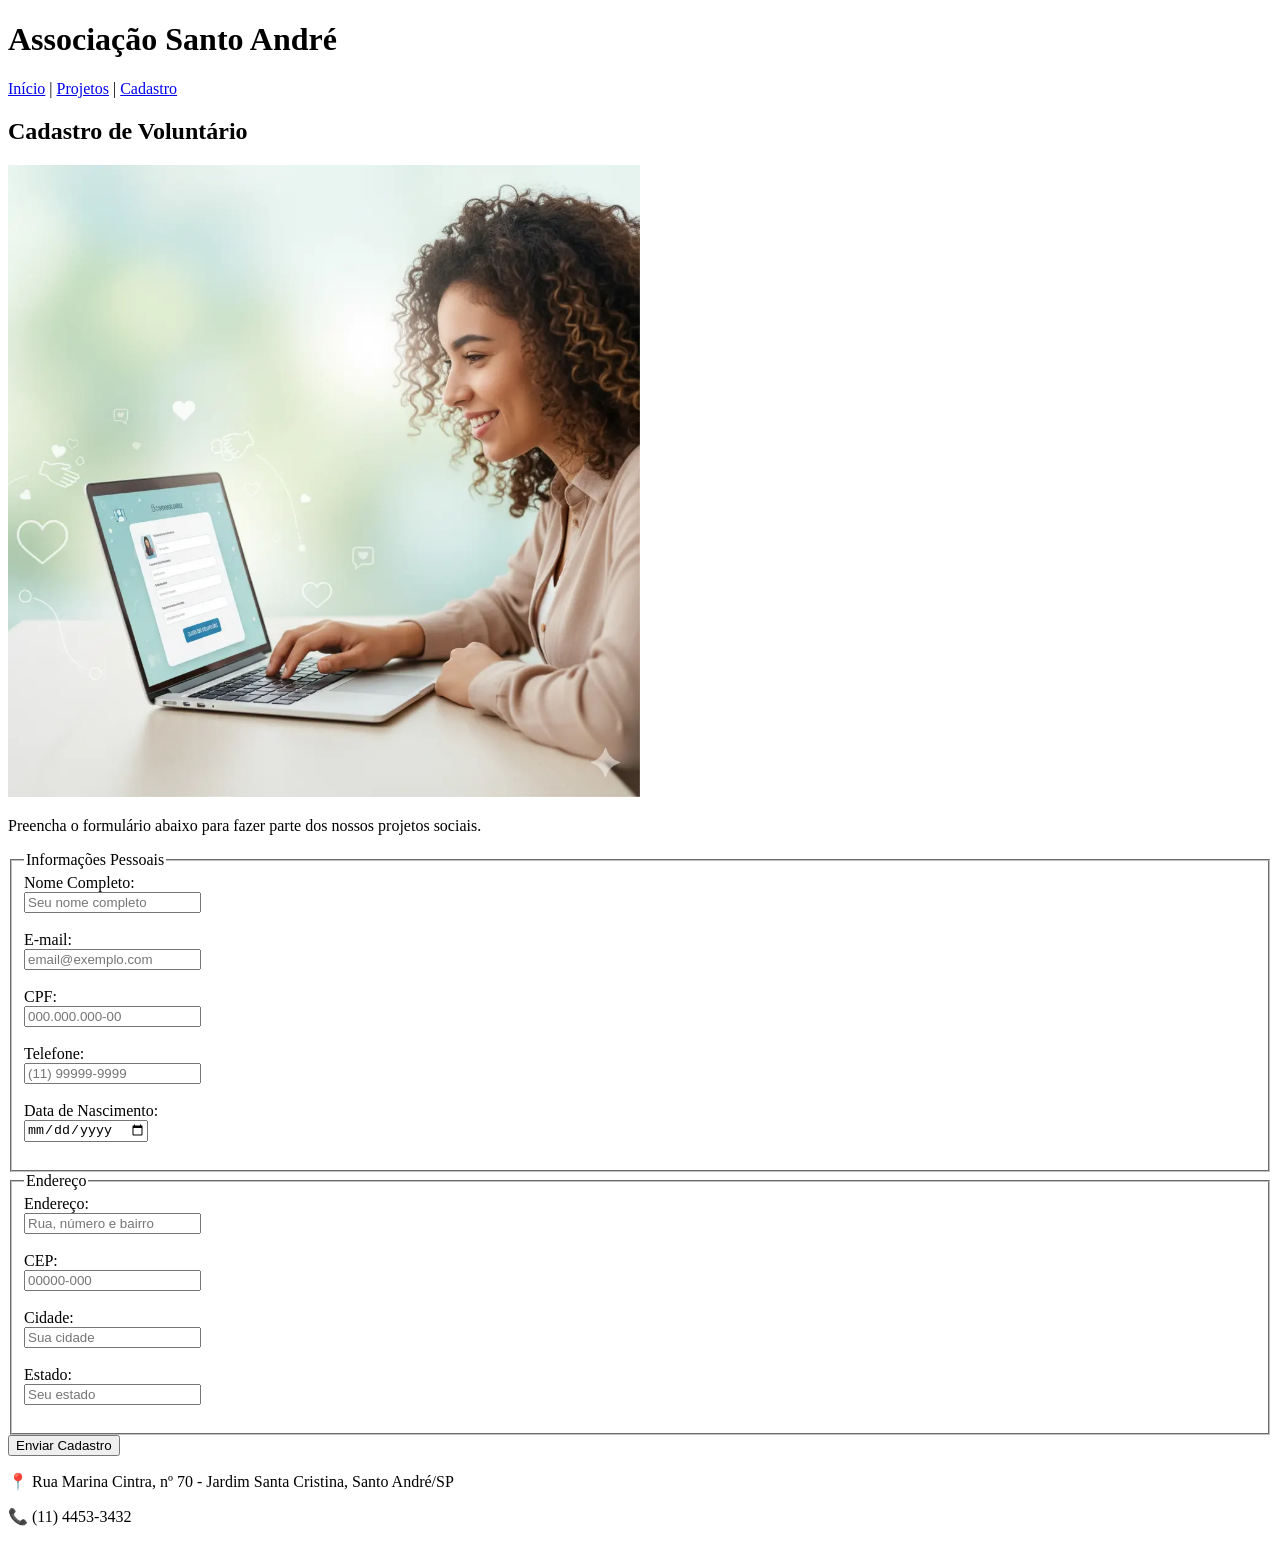
==== cadastro.html @ 1a722a87 "feat: atividade 1 — estrutura HTML" ====
<!DOCTYPE html>
<html lang="pt-BR">
<head>
  <meta charset="UTF-8">
  <meta name="viewport" content="width=device-width,initial-scale=1">
  <meta name="description" content="Cadastro de voluntários da Associação Santo André">
  <meta name="author" content="Rafael de Souza">
  <title>Cadastro — Associação Santo André</title>

  <style>
    .img-50 {
      width: 50%;
    }
  </style>
</head>
<body>

  <!-- HEADER -->
  <header>
    <h1>Associação Santo André</h1>
    <nav aria-label="Menu principal">
      <a href="index.html">Início</a> |
      <a href="projetos.html">Projetos</a> |
      <a href="cadastro.html">Cadastro</a>
    </nav>
  </header>

  <!-- SEÇÃO INICIAL -->
  <main>
    <section aria-labelledby="titulo-cadastro">
      <h2 id="titulo-cadastro">Cadastro de Voluntário</h2>

      <img src="img/cadastro-ilustracao.jpg.png"
      srcset="img/cadastro-ilustracao.webp 1x, img/cadastro-ilustracao.jpg.png 2x"
      alt="Ilustração de voluntário se cadastrando"
      class="img-50">

      <p>Preencha o formulário abaixo para fazer parte dos nossos projetos sociais.</p>
    </section>

    <!-- FORMULÁRIO -->
    <form action="#" method="post">
      <fieldset>
        <legend>Informações Pessoais</legend>

        <label for="nome">Nome Completo:</label><br>
        <input id="nome" name="nome" type="text" required placeholder="Seu nome completo"><br><br>

        <label for="email">E-mail:</label><br>
        <input id="email" name="email" type="email" required placeholder="email@exemplo.com"><br><br>

        <label for="cpf">CPF:</label><br>
        <input id="cpf" name="cpf" type="text" required placeholder="000.000.000-00"><br><br>

        <label for="telefone">Telefone:</label><br>
        <input id="telefone" name="telefone" type="tel" required placeholder="(11) 99999-9999"><br><br>

        <label for="nascimento">Data de Nascimento:</label><br>
        <input id="nascimento" name="nascimento" type="date" required><br><br>
      </fieldset>

      <fieldset>
        <legend>Endereço</legend>

        <label for="endereco">Endereço:</label><br>
        <input id="endereco" name="endereco" type="text" required placeholder="Rua, número e bairro"><br><br>

        <label for="cep">CEP:</label><br>
        <input id="cep" name="cep" type="text" required placeholder="00000-000"><br><br>

        <label for="cidade">Cidade:</label><br>
        <input id="cidade" name="cidade" type="text" required placeholder="Sua cidade"><br><br>

        <label for="estado">Estado:</label><br>
        <input id="estado" name="estado" type="text" required placeholder="Seu estado"><br><br>
      </fieldset>

      <button type="submit">Enviar Cadastro</button>
    </form>
  </main>

  <!-- FOOTER -->
  <footer>
    <p>📍 Rua Marina Cintra, nº 70 - Jardim Santa Cristina, Santo André/SP</p>
    <p>📞 (11) 4453-3432</p>
  </footer>

</body>
</html>
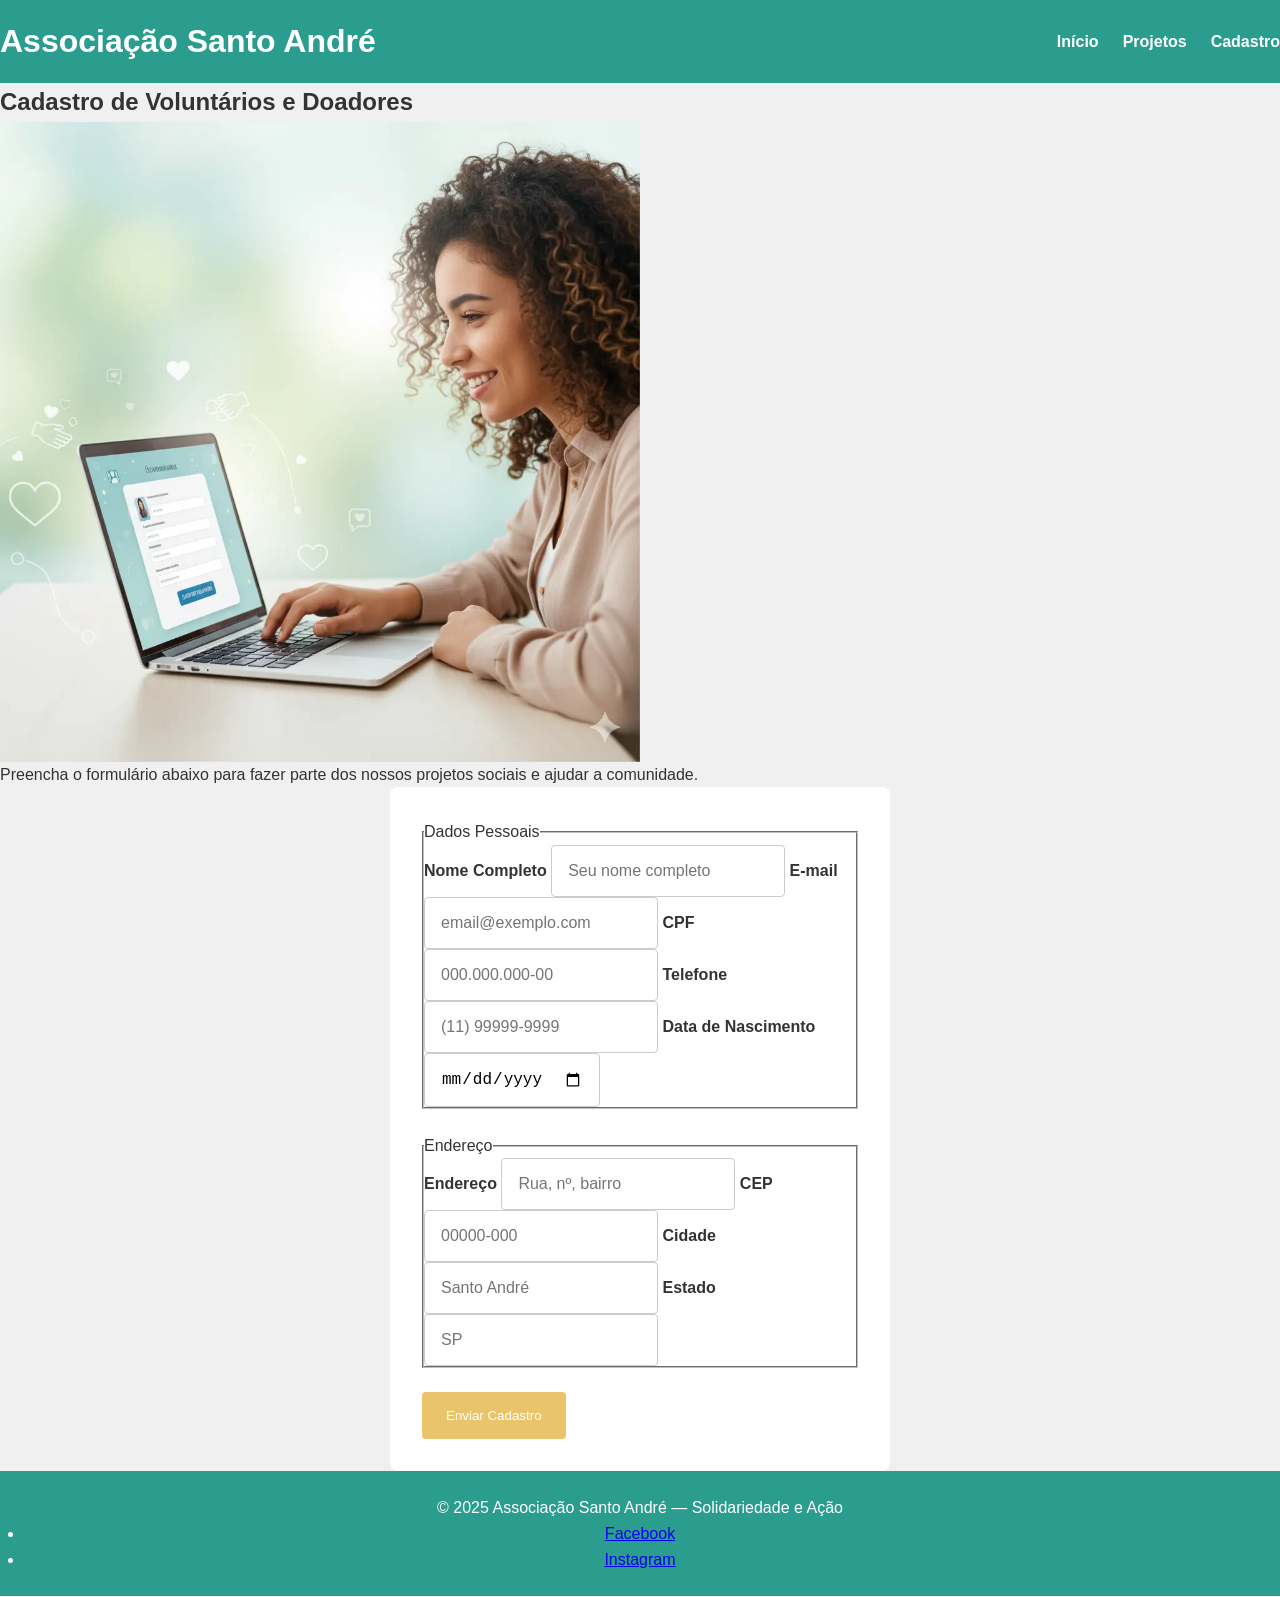
==== commit 51b5d542: "feat: atividade 2 — CSS e layout" ====
--- a/cadastro.html
+++ b/cadastro.html
@@ -2,10 +2,12 @@
 <html lang="pt-BR">
 <head>
   <meta charset="UTF-8">
-  <meta name="viewport" content="width=device-width,initial-scale=1">
-  <meta name="description" content="Cadastro de voluntários da Associação Santo André">
+  <meta name="viewport" content="width=device-width, initial-scale=1.0">
+  <meta name="description" content="Cadastro de voluntários e doadores — Associação Santo André.">
   <meta name="author" content="Rafael de Souza">
   <title>Cadastro — Associação Santo André</title>
+
+  <link rel="stylesheet" href="styles/styles.css">
 
   <style>
     .img-50 {
@@ -13,76 +15,96 @@
     }
   </style>
 </head>
+
 <body>
 
-  <!-- HEADER -->
-  <header>
-    <h1>Associação Santo André</h1>
-    <nav aria-label="Menu principal">
-      <a href="index.html">Início</a> |
-      <a href="projetos.html">Projetos</a> |
-      <a href="cadastro.html">Cadastro</a>
-    </nav>
+  <!-- Cabeçalho -->
+  <header class="site-header">
+    <div class="container">
+      <h1 class="logo-text">Associação Santo André</h1>
+
+      <nav class="main-nav" aria-label="Menu principal">
+        <ul>
+          <li><a href="index.html">Início</a></li>
+          <li><a href="projetos.html">Projetos</a></li>
+          <li><a href="cadastro.html" class="active">Cadastro</a></li>
+        </ul>
+      </nav>
+    </div>
   </header>
 
-  <!-- SEÇÃO INICIAL -->
-  <main>
-    <section aria-labelledby="titulo-cadastro">
-      <h2 id="titulo-cadastro">Cadastro de Voluntário</h2>
+  <!-- Conteúdo principal -->
+  <main class="container">
 
-      <img src="img/cadastro-ilustracao.jpg.png"
+    <section aria-labelledby="cadastro-title">
+      <h2 id="cadastro-title">Cadastro de Voluntários e Doadores</h2>
+
+      <img 
+      src="img/cadastro-ilustracao.jpg.png"
       srcset="img/cadastro-ilustracao.webp 1x, img/cadastro-ilustracao.jpg.png 2x"
       alt="Ilustração de voluntário se cadastrando"
-      class="img-50">
+      class="cadastro-img img-50">
 
-      <p>Preencha o formulário abaixo para fazer parte dos nossos projetos sociais.</p>
+      <p>Preencha o formulário abaixo para fazer parte dos nossos projetos sociais e ajudar a comunidade.</p>
     </section>
 
-    <!-- FORMULÁRIO -->
-    <form action="#" method="post">
+    <!-- Formulário -->
+    <form action="#" method="post" class="form-box">
+
       <fieldset>
-        <legend>Informações Pessoais</legend>
+        <legend>Dados Pessoais</legend>
 
-        <label for="nome">Nome Completo:</label><br>
-        <input id="nome" name="nome" type="text" required placeholder="Seu nome completo"><br><br>
+        <label for="nome">Nome Completo</label>
+        <input type="text" id="nome" name="nome" required placeholder="Seu nome completo">
 
-        <label for="email">E-mail:</label><br>
-        <input id="email" name="email" type="email" required placeholder="email@exemplo.com"><br><br>
+        <label for="email">E-mail</label>
+        <input type="email" id="email" name="email" required placeholder="email@exemplo.com">
 
-        <label for="cpf">CPF:</label><br>
-        <input id="cpf" name="cpf" type="text" required placeholder="000.000.000-00"><br><br>
+        <label for="cpf">CPF</label>
+        <input type="text" id="cpf" name="cpf" required placeholder="000.000.000-00">
 
-        <label for="telefone">Telefone:</label><br>
-        <input id="telefone" name="telefone" type="tel" required placeholder="(11) 99999-9999"><br><br>
+        <label for="telefone">Telefone</label>
+        <input type="tel" id="telefone" name="telefone" required placeholder="(11) 99999-9999">
 
-        <label for="nascimento">Data de Nascimento:</label><br>
-        <input id="nascimento" name="nascimento" type="date" required><br><br>
+        <label for="nascimento">Data de Nascimento</label>
+        <input type="date" id="nascimento" name="nascimento" required>
       </fieldset>
 
       <fieldset>
         <legend>Endereço</legend>
 
-        <label for="endereco">Endereço:</label><br>
-        <input id="endereco" name="endereco" type="text" required placeholder="Rua, número e bairro"><br><br>
+        <label for="endereco">Endereço</label>
+        <input type="text" id="endereco" name="endereco" required placeholder="Rua, nº, bairro">
 
-        <label for="cep">CEP:</label><br>
-        <input id="cep" name="cep" type="text" required placeholder="00000-000"><br><br>
+        <label for="cep">CEP</label>
+        <input type="text" id="cep" name="cep" required placeholder="00000-000">
 
-        <label for="cidade">Cidade:</label><br>
-        <input id="cidade" name="cidade" type="text" required placeholder="Sua cidade"><br><br>
+        <label for="cidade">Cidade</label>
+        <input type="text" id="cidade" name="cidade" required placeholder="Santo André">
 
-        <label for="estado">Estado:</label><br>
-        <input id="estado" name="estado" type="text" required placeholder="Seu estado"><br><br>
+        <label for="estado">Estado</label>
+        <input type="text" id="estado" name="estado" required placeholder="SP">
       </fieldset>
 
-      <button type="submit">Enviar Cadastro</button>
+      <div class="form-actions">
+        <button type="submit" class="btn">Enviar Cadastro</button>
+      </div>
+
     </form>
   </main>
 
-  <!-- FOOTER -->
-  <footer>
-    <p>📍 Rua Marina Cintra, nº 70 - Jardim Santa Cristina, Santo André/SP</p>
-    <p>📞 (11) 4453-3432</p>
+  <!-- Rodapé -->
+  <footer class="site-footer">
+    <div class="container">
+      <p>© 2025 Associação Santo André — Solidariedade e Ação</p>
+
+      <nav aria-label="Redes sociais">
+        <ul>
+          <li><a href="#" aria-label="Facebook">Facebook</a></li>
+          <li><a href="#" aria-label="Instagram">Instagram</a></li>
+        </ul>
+      </nav>
+    </div>
   </footer>
 
 </body>
--- a/styles/styles.css
+++ b/styles/styles.css
@@ -0,0 +1,217 @@
+/* Variáveis de cores, fontes e espaçamento */
+:root {
+  --cor-primaria: #2a9d8f;
+  --cor-secundaria: #e9c46a;
+  --cor-acento: #f4a261;
+  --cor-fundo: #f0f0f0;
+  --cor-texto: #333333;
+  --cor-texto-claro: #ffffff;
+  --cor-alerta: #e76f51;
+  --cor-successo: #06d6a0;
+
+  --fonte-principal: 'Arial', sans-serif;
+  --fonte-titulo: 'Georgia', serif;
+
+  --fs-h1: 2.5rem;
+  --fs-h2: 2rem;
+  --fs-h3: 1.5rem;
+  --fs-p: 1rem;
+  --fs-small: 0.875rem;
+
+  --space-1: 8px;
+  --space-2: 16px;
+  --space-3: 24px;
+  --space-4: 32px;
+  --space-5: 48px;
+  --space-6: 64px;
+}
+
+/* Reset básico para tudo */
+* {
+  margin: 0;
+  padding: 0;
+  box-sizing: border-box;
+}
+
+body {
+  font-family: var(--fonte-principal);
+  color: var(--cor-texto);
+  background-color: var(--cor-fundo);
+  line-height: 1.6;
+}
+
+img {
+  max-width: 100%;
+  display: block;
+}
+
+/* Cabeçalho e navegação principal */
+.site-header {
+  background-color: var(--cor-primaria);
+  padding: var(--space-2) 0;
+  color: var(--cor-texto-claro);
+}
+
+.site-header .container {
+  display: flex;
+  justify-content: space-between;
+  align-items: center;
+  flex-wrap: wrap;
+}
+
+.main-nav ul {
+  display: flex;
+  gap: var(--space-3);
+  list-style: none;
+}
+
+.main-nav a {
+  text-decoration: none;
+  color: var(--cor-texto-claro);
+  font-weight: bold;
+}
+
+.menu-toggle {
+  display: none;
+  background: none;
+  border: none;
+  font-size: 2rem;
+  color: var(--cor-texto-claro);
+  cursor: pointer;
+}
+
+/* Seção principal (Hero) */
+.hero {
+  text-align: center;
+  padding: var(--space-5) var(--space-2);
+}
+
+.hero h1 {
+  font-family: var(--fonte-titulo);
+  font-size: var(--fs-h1);
+  margin-bottom: var(--space-2);
+}
+
+.hero p {
+  font-size: var(--fs-p);
+  margin-bottom: var(--space-3);
+}
+
+.btn {
+  background-color: var(--cor-secundaria);
+  color: var(--cor-texto-claro);
+  padding: var(--space-2) var(--space-3);
+  text-decoration: none;
+  border-radius: 4px;
+  transition: all 0.3s;
+}
+
+.btn:hover {
+  background-color: var(--cor-acento);
+}
+
+/* Seções Sobre, Contato e Estatísticas */
+.about, .contact, .stats {
+  padding: var(--space-4) var(--space-2);
+  margin-bottom: var(--space-4);
+}
+
+.about h2, .contact h2, .stats h3 {
+  font-size: var(--fs-h2);
+  margin-bottom: var(--space-2);
+}
+
+/* Cards de Projetos */
+.cards {
+  display: grid;
+  grid-template-columns: repeat(auto-fit, minmax(250px, 1fr));
+  gap: var(--space-3);
+}
+
+.card {
+  background-color: var(--cor-texto-claro);
+  padding: var(--space-3);
+  border-radius: 8px;
+  box-shadow: 0 2px 6px rgba(0,0,0,0.15);
+  text-align: center;
+}
+
+.card h3 {
+  font-size: var(--fs-h3);
+  margin: var(--space-2) 0;
+}
+
+.card p {
+  font-size: var(--fs-p);
+}
+
+/* Formulário de Cadastro */
+form {
+  display: flex;
+  flex-direction: column;
+  gap: var(--space-3);
+  background-color: var(--cor-texto-claro);
+  padding: var(--space-4);
+  border-radius: 8px;
+  max-width: 500px;
+  margin: auto;
+}
+
+form label {
+  font-weight: bold;
+}
+
+form input {
+  padding: var(--space-2);
+  border: 1px solid #ccc;
+  border-radius: 4px;
+  font-size: var(--fs-p);
+}
+
+form input:focus {
+  outline: 2px solid var(--cor-primaria);
+}
+
+form button {
+  padding: var(--space-2);
+  background-color: var(--cor-primaria);
+  color: var(--cor-texto-claro);
+  border: none;
+  border-radius: 4px;
+  cursor: pointer;
+  transition: all 0.3s;
+}
+
+form button:hover {
+  background-color: var(--cor-acento);
+}
+
+form button:disabled {
+  background-color: #aaa;
+  cursor: not-allowed;
+}
+
+/* Rodapé */
+.site-footer {
+  background-color: var(--cor-primaria);
+  color: var(--cor-texto-claro);
+  text-align: center;
+  padding: var(--space-3);
+}
+
+/* Responsividade */
+@media (max-width: 768px) {
+  .main-nav ul {
+    display: none;
+    flex-direction: column;
+    gap: var(--space-2);
+  }
+
+  .main-nav.active ul {
+    display: flex;
+  }
+
+  .menu-toggle {
+    display: block;
+  }
+}
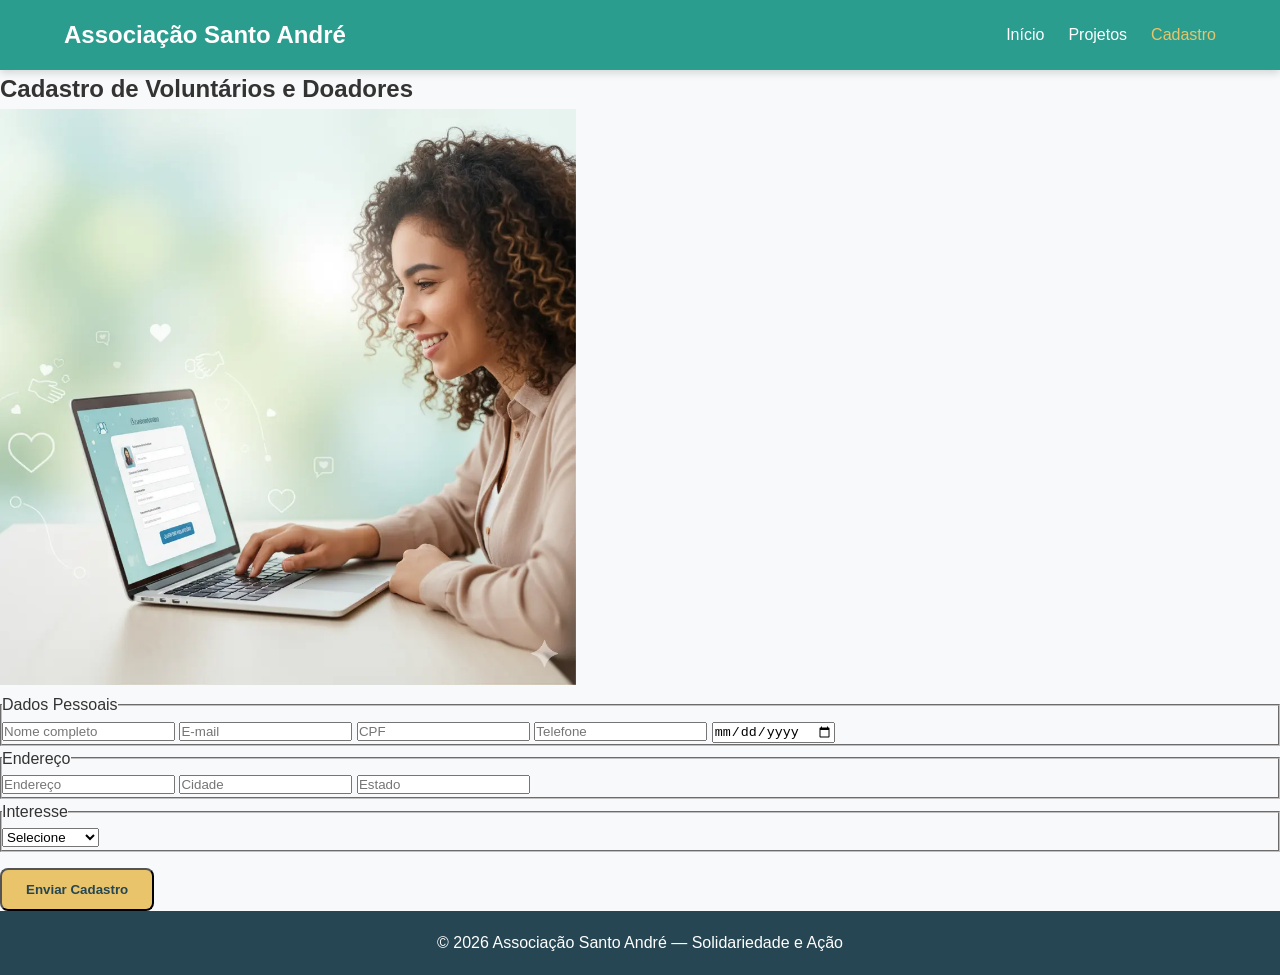
==== commit 2a382689: "feat: atividade 3 — JavaScript" ====
--- a/cadastro.html
+++ b/cadastro.html
@@ -3,27 +3,19 @@
 <head>
   <meta charset="UTF-8">
   <meta name="viewport" content="width=device-width, initial-scale=1.0">
-  <meta name="description" content="Cadastro de voluntários e doadores — Associação Santo André.">
-  <meta name="author" content="Rafael de Souza">
   <title>Cadastro — Associação Santo André</title>
-
   <link rel="stylesheet" href="styles/styles.css">
-
-  <style>
-    .img-50 {
-      width: 50%;
-    }
-  </style>
+  <script defer src="scripts/scripts.js"></script>
 </head>
 
 <body>
 
-  <!-- Cabeçalho -->
   <header class="site-header">
-    <div class="container">
-      <h1 class="logo-text">Associação Santo André</h1>
+    <div class="container header-container">
+      <h1 class="logo">Associação Santo André</h1>
+      <button class="menu-toggle" onclick="toggleMenu()">☰</button>
 
-      <nav class="main-nav" aria-label="Menu principal">
+      <nav class="main-nav">
         <ul>
           <li><a href="index.html">Início</a></li>
           <li><a href="projetos.html">Projetos</a></li>
@@ -33,77 +25,49 @@
     </div>
   </header>
 
-  <!-- Conteúdo principal -->
-  <main class="container">
+  <main class="container cadastro">
+    <h2>Cadastro de Voluntários e Doadores</h2>
 
-    <section aria-labelledby="cadastro-title">
-      <h2 id="cadastro-title">Cadastro de Voluntários e Doadores</h2>
-
-      <img 
+    <img 
       src="img/cadastro-ilustracao.jpg.png"
       srcset="img/cadastro-ilustracao.webp 1x, img/cadastro-ilustracao.jpg.png 2x"
-      alt="Ilustração de voluntário se cadastrando"
-      class="cadastro-img img-50">
+      alt="Ilustração de cadastro"
+      class="cadastro-img img-45">
 
-      <p>Preencha o formulário abaixo para fazer parte dos nossos projetos sociais e ajudar a comunidade.</p>
-    </section>
-
-    <!-- Formulário -->
-    <form action="#" method="post" class="form-box">
-
+    <form id="formCadastro" novalidate>
       <fieldset>
         <legend>Dados Pessoais</legend>
-
-        <label for="nome">Nome Completo</label>
-        <input type="text" id="nome" name="nome" required placeholder="Seu nome completo">
-
-        <label for="email">E-mail</label>
-        <input type="email" id="email" name="email" required placeholder="email@exemplo.com">
-
-        <label for="cpf">CPF</label>
-        <input type="text" id="cpf" name="cpf" required placeholder="000.000.000-00">
-
-        <label for="telefone">Telefone</label>
-        <input type="tel" id="telefone" name="telefone" required placeholder="(11) 99999-9999">
-
-        <label for="nascimento">Data de Nascimento</label>
-        <input type="date" id="nascimento" name="nascimento" required>
+        <input type="text" id="nome" placeholder="Nome completo" required>
+        <input type="email" id="email" placeholder="E-mail" required>
+        <input type="text" id="cpf" placeholder="CPF" required>
+        <input type="tel" id="telefone" placeholder="Telefone" required>
+        <input type="date" id="data" required>
       </fieldset>
 
       <fieldset>
         <legend>Endereço</legend>
-
-        <label for="endereco">Endereço</label>
-        <input type="text" id="endereco" name="endereco" required placeholder="Rua, nº, bairro">
-
-        <label for="cep">CEP</label>
-        <input type="text" id="cep" name="cep" required placeholder="00000-000">
-
-        <label for="cidade">Cidade</label>
-        <input type="text" id="cidade" name="cidade" required placeholder="Santo André">
-
-        <label for="estado">Estado</label>
-        <input type="text" id="estado" name="estado" required placeholder="SP">
+        <input type="text" id="endereco" placeholder="Endereço" required>
+        <input type="text" id="cidade" placeholder="Cidade" required>
+        <input type="text" id="estado" placeholder="Estado" required>
       </fieldset>
 
-      <div class="form-actions">
-        <button type="submit" class="btn">Enviar Cadastro</button>
-      </div>
+      <fieldset>
+        <legend>Interesse</legend>
+        <select id="interesse" required>
+          <option value="">Selecione</option>
+          <option value="voluntariado">Voluntariado</option>
+          <option value="doacao">Doação</option>
+        </select>
+      </fieldset>
 
+      <button type="submit" class="btn btn-primary">Enviar Cadastro</button>
+      <p id="mensagem"></p>
     </form>
   </main>
 
-  <!-- Rodapé -->
   <footer class="site-footer">
-    <div class="container">
-      <p>© 2025 Associação Santo André — Solidariedade e Ação</p>
-
-      <nav aria-label="Redes sociais">
-        <ul>
-          <li><a href="#" aria-label="Facebook">Facebook</a></li>
-          <li><a href="#" aria-label="Instagram">Instagram</a></li>
-        </ul>
-      </nav>
+    <div class="container footer-container">
+      <p>© <span id="year"></span> Associação Santo André — Solidariedade e Ação</p>
     </div>
   </footer>
 
--- a/styles/styles.css
+++ b/styles/styles.css
@@ -1,32 +1,17 @@
-/* Variáveis de cores, fontes e espaçamento */
 :root {
-  --cor-primaria: #2a9d8f;
+  --cor-principal: #2a9d8f;
   --cor-secundaria: #e9c46a;
-  --cor-acento: #f4a261;
-  --cor-fundo: #f0f0f0;
-  --cor-texto: #333333;
-  --cor-texto-claro: #ffffff;
-  --cor-alerta: #e76f51;
-  --cor-successo: #06d6a0;
-
-  --fonte-principal: 'Arial', sans-serif;
-  --fonte-titulo: 'Georgia', serif;
-
-  --fs-h1: 2.5rem;
-  --fs-h2: 2rem;
-  --fs-h3: 1.5rem;
-  --fs-p: 1rem;
-  --fs-small: 0.875rem;
-
-  --space-1: 8px;
-  --space-2: 16px;
-  --space-3: 24px;
-  --space-4: 32px;
-  --space-5: 48px;
-  --space-6: 64px;
-}
-
-/* Reset básico para tudo */
+  --cor-fundo: #f8f9fa;
+  --cor-texto: #333;
+  --cor-branca: #fff;
+  --cor-escura: #264653;
+  --cor-hover: #f4a261;
+  --transicao: all 0.3s ease;
+  --radius: 8px;
+  --espacamento: 1.5rem;
+}
+
+/* ======== RESETAÇÃO ======== */
 * {
   margin: 0;
   padding: 0;
@@ -34,184 +19,241 @@
 }
 
 body {
-  font-family: var(--fonte-principal);
+  font-family: "Poppins", sans-serif;
   color: var(--cor-texto);
   background-color: var(--cor-fundo);
   line-height: 1.6;
 }
 
-img {
-  max-width: 100%;
-  display: block;
-}
-
-/* Cabeçalho e navegação principal */
+/* ======== CABEÇALHO ======== */
 .site-header {
-  background-color: var(--cor-primaria);
-  padding: var(--space-2) 0;
-  color: var(--cor-texto-claro);
-}
-
-.site-header .container {
+  background-color: var(--cor-principal);
+  color: var(--cor-branca);
+  padding: 1rem 0;
+  box-shadow: 0 3px 8px rgba(0, 0, 0, 0.15);
+}
+
+.header-container {
   display: flex;
   justify-content: space-between;
   align-items: center;
-  flex-wrap: wrap;
+  width: 90%;
+  margin: auto;
+}
+
+
+
+.logo {
+  font-size: 1.5rem;
+  font-weight: 600;
 }
 
 .main-nav ul {
   display: flex;
-  gap: var(--space-3);
   list-style: none;
+  gap: 1.5rem;
 }
 
 .main-nav a {
-  text-decoration: none;
-  color: var(--cor-texto-claro);
-  font-weight: bold;
-}
-
+  color: var(--cor-branca);
+  text-decoration: none;
+  font-weight: 500;
+  transition: var(--transicao);
+}
+
+.main-nav a:hover,
+.main-nav a.active {
+  color: var(--cor-secundaria);
+}
+
+/* ======== MENU HAMBÚRGUER ======== */
 .menu-toggle {
   display: none;
+  font-size: 1.8rem;
+  color: var(--cor-branca);
   background: none;
   border: none;
-  font-size: 2rem;
-  color: var(--cor-texto-claro);
   cursor: pointer;
 }
 
-/* Seção principal (Hero) */
+/* ======== SEÇÃO HERO ======== */
 .hero {
-  text-align: center;
-  padding: var(--space-5) var(--space-2);
-}
-
-.hero h1 {
-  font-family: var(--fonte-titulo);
-  font-size: var(--fs-h1);
-  margin-bottom: var(--space-2);
-}
-
-.hero p {
-  font-size: var(--fs-p);
-  margin-bottom: var(--space-3);
+  position: relative;
+  text-align: center;
+  margin-top: 1rem;
+}
+
+.hero-img {
+  width: 100%;
+  max-height: 500px;
+  object-fit: cover;
+  border-radius: var(--radius);
+}
+
+.hero-content {
+  position: absolute;
+  top: 40%;
+  left: 50%;
+  transform: translate(-50%, -50%);
+  color: var(--cor-branca);
+  background-color: rgba(0, 0, 0, 0.55);
+  padding: 1.5rem;
+  border-radius: var(--radius);
+  width: 80%;
 }
 
 .btn {
-  background-color: var(--cor-secundaria);
-  color: var(--cor-texto-claro);
-  padding: var(--space-2) var(--space-3);
-  text-decoration: none;
-  border-radius: 4px;
-  transition: all 0.3s;
+  display: inline-block;
+  margin-top: 1rem;
+  background: var(--cor-secundaria);
+  color: var(--cor-escura);
+  padding: 0.75rem 1.5rem;
+  border-radius: var(--radius);
+  text-decoration: none;
+  font-weight: bold;
+  transition: var(--transicao);
 }
 
 .btn:hover {
-  background-color: var(--cor-acento);
-}
-
-/* Seções Sobre, Contato e Estatísticas */
-.about, .contact, .stats {
-  padding: var(--space-4) var(--space-2);
-  margin-bottom: var(--space-4);
-}
-
-.about h2, .contact h2, .stats h3 {
-  font-size: var(--fs-h2);
-  margin-bottom: var(--space-2);
-}
-
-/* Cards de Projetos */
-.cards {
+  background-color: var(--cor-hover);
+}
+
+/* ======== SEÇÃO SOBRE ======== */
+.about {
+  margin: var(--espacamento) 0;
+  background-color: var(--cor-branca);
+  padding: 2rem;
+  border-radius: var(--radius);
+  box-shadow: 0 2px 6px rgba(0,0,0,0.1);
+}
+
+.about-grid {
   display: grid;
   grid-template-columns: repeat(auto-fit, minmax(250px, 1fr));
-  gap: var(--space-3);
-}
-
-.card {
-  background-color: var(--cor-texto-claro);
-  padding: var(--space-3);
-  border-radius: 8px;
-  box-shadow: 0 2px 6px rgba(0,0,0,0.15);
-  text-align: center;
-}
-
-.card h3 {
-  font-size: var(--fs-h3);
-  margin: var(--space-2) 0;
-}
-
-.card p {
-  font-size: var(--fs-p);
-}
-
-/* Formulário de Cadastro */
-form {
-  display: flex;
-  flex-direction: column;
-  gap: var(--space-3);
-  background-color: var(--cor-texto-claro);
-  padding: var(--space-4);
-  border-radius: 8px;
-  max-width: 500px;
-  margin: auto;
-}
-
-form label {
-  font-weight: bold;
-}
-
-form input {
-  padding: var(--space-2);
-  border: 1px solid #ccc;
-  border-radius: 4px;
-  font-size: var(--fs-p);
-}
-
-form input:focus {
-  outline: 2px solid var(--cor-primaria);
-}
-
-form button {
-  padding: var(--space-2);
-  background-color: var(--cor-primaria);
-  color: var(--cor-texto-claro);
-  border: none;
-  border-radius: 4px;
-  cursor: pointer;
-  transition: all 0.3s;
-}
-
-form button:hover {
-  background-color: var(--cor-acento);
-}
-
-form button:disabled {
-  background-color: #aaa;
-  cursor: not-allowed;
-}
-
-/* Rodapé */
+  gap: 1rem;
+}
+
+.about h2 {
+  text-align: center;
+  margin-bottom: 1rem;
+  color: var(--cor-escura);
+}
+
+/* ======== CONTATO ======== */
+.contact {
+  text-align: center;
+  background-color: var(--cor-principal);
+  color: var(--cor-branca);
+  padding: 2rem;
+  border-radius: var(--radius);
+  margin: var(--espacamento) 0;
+}
+
+.contact a {
+  color: var(--cor-secundaria);
+  text-decoration: none;
+}
+
+.contact a:hover {
+  text-decoration: underline;
+}
+
+/* ======== NÚMEROS ======== */
+.stats {
+  text-align: center;
+  background: var(--cor-branca);
+  padding: 1.5rem;
+  border-radius: var(--radius);
+  box-shadow: 0 2px 8px rgba(0,0,0,0.1);
+}
+
+.stats ul {
+  list-style: none;
+  display: flex;
+  justify-content: space-around;
+  flex-wrap: wrap;
+  gap: 1rem;
+}
+
+.stats li strong {
+  display: block;
+  font-size: 1.5rem;
+  color: var(--cor-principal);
+}
+
+/* ======== RODAPÉ ======== */
 .site-footer {
-  background-color: var(--cor-primaria);
-  color: var(--cor-texto-claro);
-  text-align: center;
-  padding: var(--space-3);
-}
-
-/* Responsividade */
+  background-color: var(--cor-escura);
+  color: var(--cor-branca);
+  text-align: center;
+  padding: 1.2rem 0;
+}
+
+.social-links {
+  list-style: none;
+  display: flex;
+  justify-content: center;
+  gap: 1rem;
+  margin-top: 0.5rem;
+}
+
+.social-links a {
+  color: var(--cor-secundaria);
+  text-decoration: none;
+  transition: var(--transicao);
+}
+
+.social-links a:hover {
+  color: var(--cor-hover);
+}
+
+/* ======== RESPONSIVO ======== */
 @media (max-width: 768px) {
   .main-nav ul {
     display: none;
     flex-direction: column;
-    gap: var(--space-2);
+    gap: 1rem;
+    background: var(--cor-principal);
+    padding: 1rem;
+    border-radius: var(--radius);
   }
 
   .main-nav.active ul {
     display: flex;
   }
 
+  
   .menu-toggle {
     display: block;
   }
-}
+
+  /* --- IMAGENS DAS PÁGINAS index --- */
+.img-40 {
+  width: 40%;
+  height: auto;
+}
+
+.img-45 {
+  width: 45%;
+  height: auto;
+}
+/* --- IMAGENS DAS PÁGINAS  projetos--- */
+.card img.img-55 {
+  width: 60%;
+  height: auto;
+}
+
+}
+
+.img-45 {
+  width: 60%;
+  height: auto;
+}
+/* --- IMAGENS DAS PÁGINAS  cadastro --- */
+.img-45 {
+  width: 45%;
+  height: auto;
+}
+
+
+
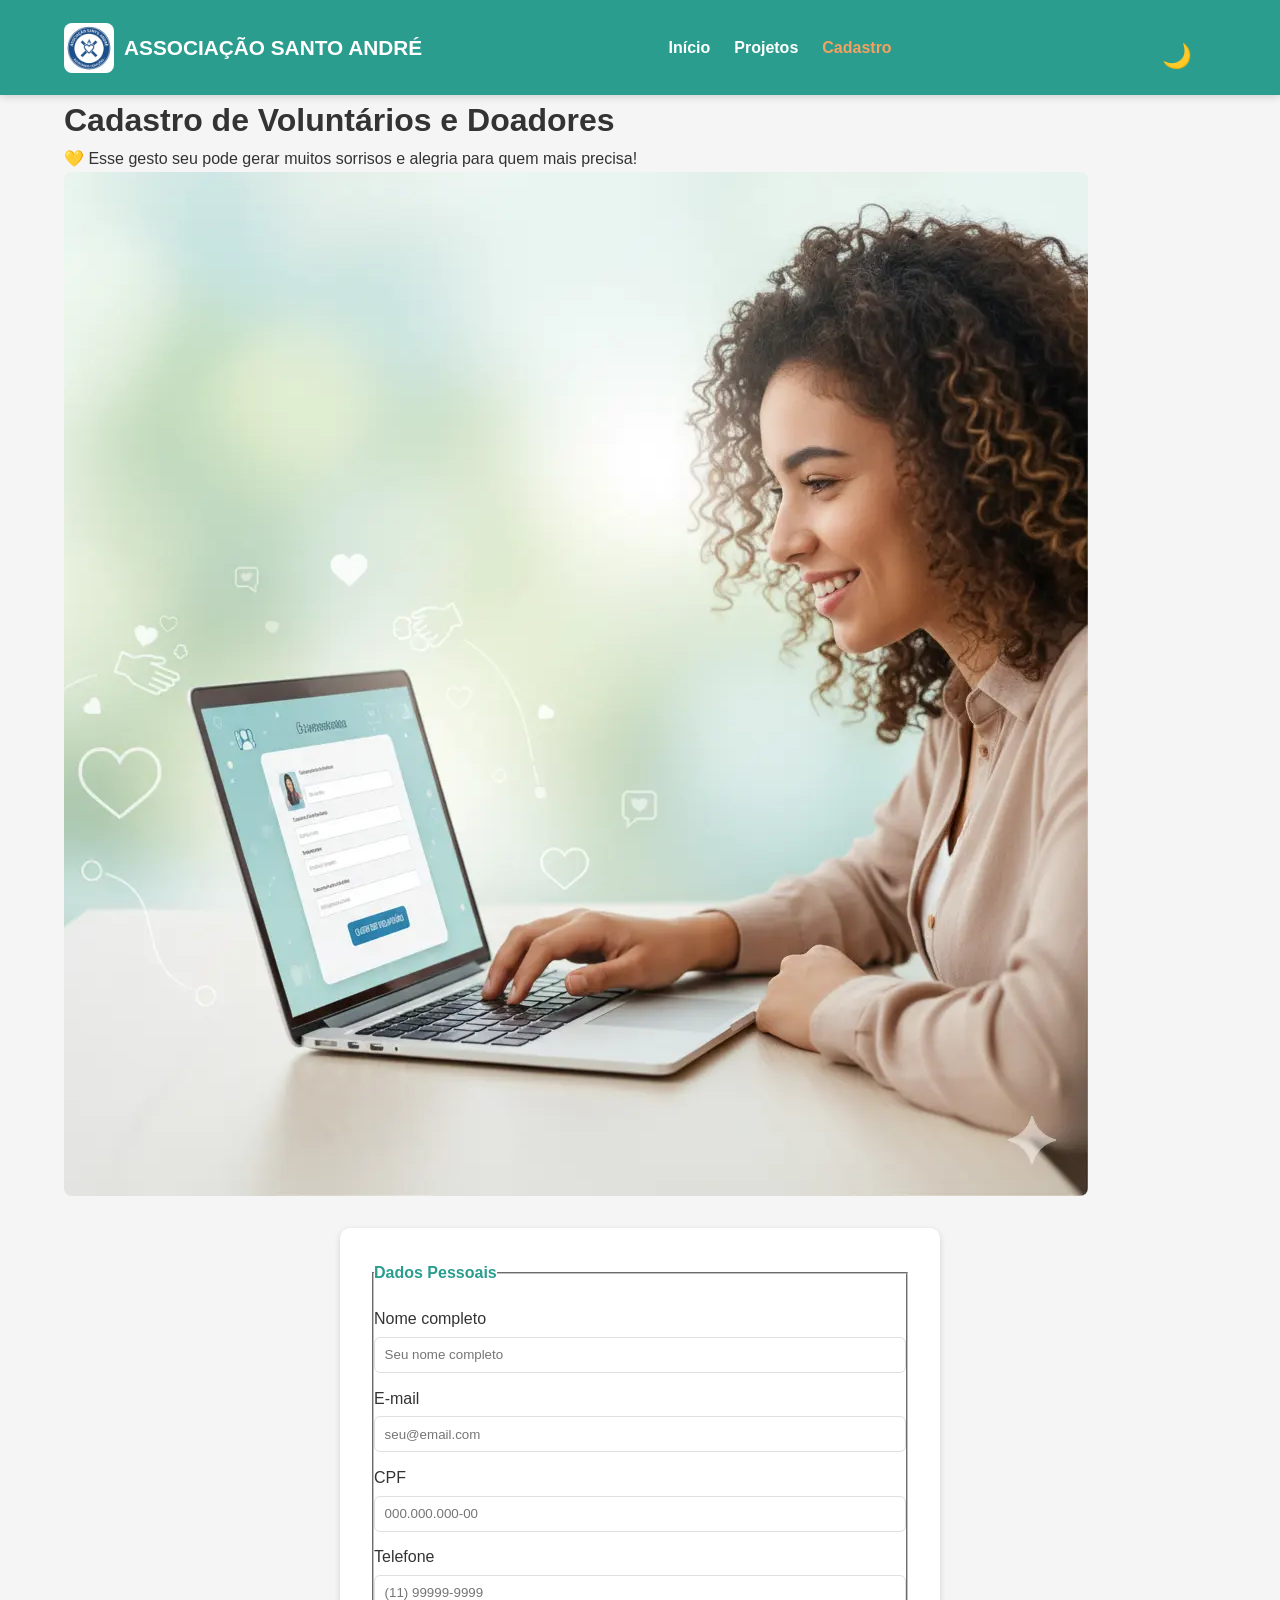
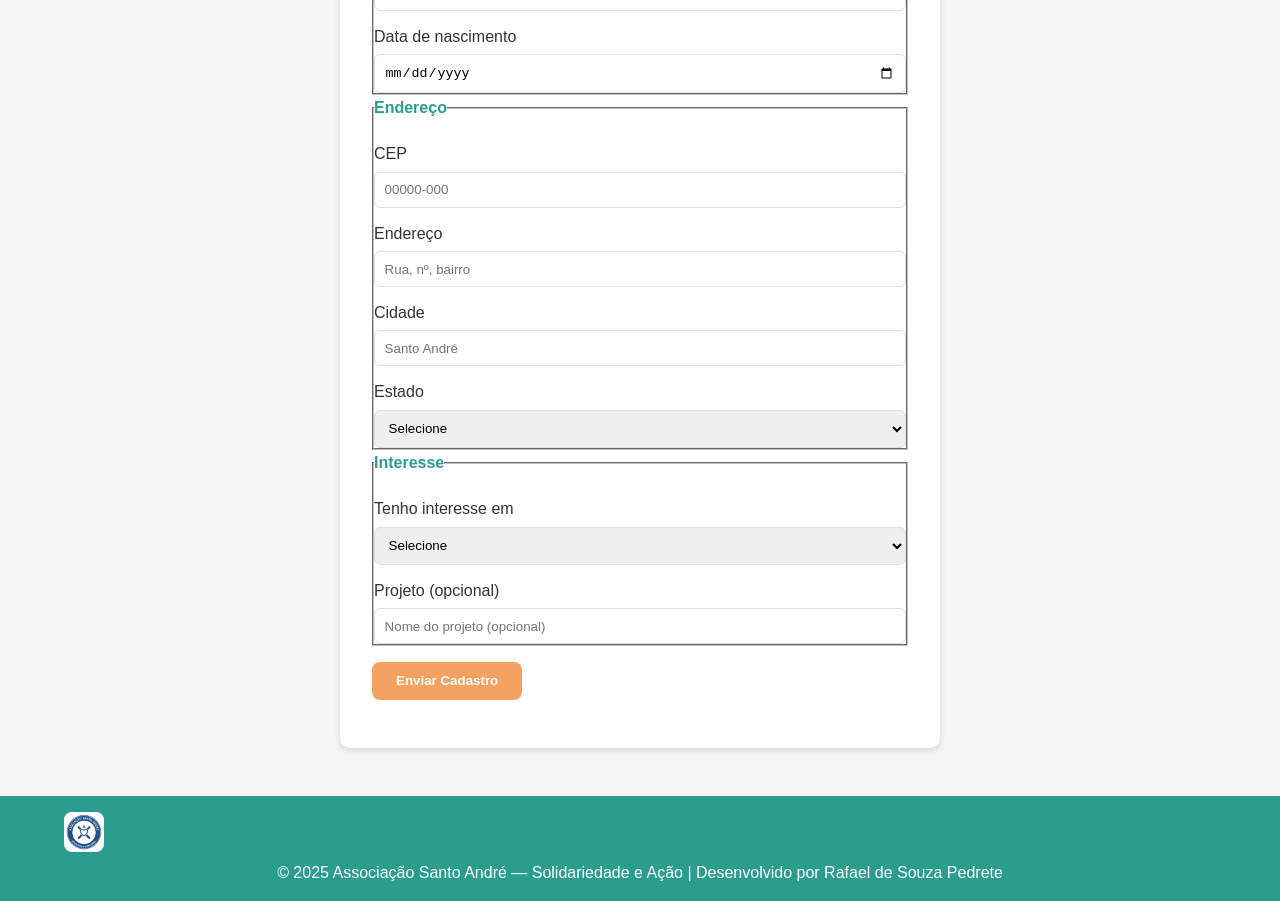
==== commit 822ebd9b: "feat: atividade 4 — plataforma completa" ====
--- a/cadastro.html
+++ b/cadastro.html
@@ -1,73 +1,123 @@
 <!DOCTYPE html>
 <html lang="pt-BR">
 <head>
-  <meta charset="UTF-8">
-  <meta name="viewport" content="width=device-width, initial-scale=1.0">
+  <meta charset="utf-8">
+  <meta name="viewport" content="width=device-width,initial-scale=1">
+  <meta name="description" content="Cadastro de voluntários e doadores - Associação Santo André">
+  <meta name="author" content="Rafael de Souza">
   <title>Cadastro — Associação Santo André</title>
   <link rel="stylesheet" href="styles/styles.css">
   <script defer src="scripts/scripts.js"></script>
 </head>
-
 <body>
 
+  <!-- Cabeçalho -->
   <header class="site-header">
     <div class="container header-container">
-      <h1 class="logo">Associação Santo André</h1>
-      <button class="menu-toggle" onclick="toggleMenu()">☰</button>
+      <div class="logo-box">
+        <img src="img/logo-associacao-santo-andre.jpg.png"
+        srcset="img/logo-associacao-santo-andre.webp 1x , img/logo-associacao-santo-andre.jpg.png 2x"
+        alt="Logo Associação Santo André" class="logo-img">
+        <span class="logo-text">Associação Santo André</span>
+      </div>
 
-      <nav class="main-nav">
+      <button class="menu-toggle" aria-label="Abrir menu">☰</button>
+
+      <nav class="main-nav" aria-label="Menu principal">
         <ul>
           <li><a href="index.html">Início</a></li>
           <li><a href="projetos.html">Projetos</a></li>
           <li><a href="cadastro.html" class="active">Cadastro</a></li>
         </ul>
       </nav>
+
+      <button class="dark-toggle" aria-label="Ativar modo escuro">🌙</button>
     </div>
   </header>
 
+  <!-- Conteúdo principal -->
   <main class="container cadastro">
-    <h2>Cadastro de Voluntários e Doadores</h2>
+    <h1>Cadastro de Voluntários e Doadores</h1>
 
-    <img 
-      src="img/cadastro-ilustracao.jpg.png"
-      srcset="img/cadastro-ilustracao.webp 1x, img/cadastro-ilustracao.jpg.png 2x"
-      alt="Ilustração de cadastro"
-      class="cadastro-img img-45">
+    <p class="motivacional">💛 Esse gesto seu pode gerar muitos sorrisos e alegria para quem mais precisa!</p>
 
-    <form id="formCadastro" novalidate>
-      <fieldset>
-        <legend>Dados Pessoais</legend>
-        <input type="text" id="nome" placeholder="Nome completo" required>
-        <input type="email" id="email" placeholder="E-mail" required>
-        <input type="text" id="cpf" placeholder="CPF" required>
-        <input type="tel" id="telefone" placeholder="Telefone" required>
-        <input type="date" id="data" required>
-      </fieldset>
+   <img src="img/cadastro-ilustracao.jpg.png"
+     srcset="img/cadastro-ilustracao.webp 1x, img/cadastro-ilustracao.jpg.png 2x"
+     alt="Ilustração de cadastro solidário"
+     class="img-50">
 
-      <fieldset>
-        <legend>Endereço</legend>
-        <input type="text" id="endereco" placeholder="Endereço" required>
-        <input type="text" id="cidade" placeholder="Cidade" required>
-        <input type="text" id="estado" placeholder="Estado" required>
-      </fieldset>
+    <!-- Formulário -->
+<form action="#" method="post">
 
-      <fieldset>
-        <legend>Interesse</legend>
-        <select id="interesse" required>
-          <option value="">Selecione</option>
-          <option value="voluntariado">Voluntariado</option>
-          <option value="doacao">Doação</option>
-        </select>
-      </fieldset>
+  <fieldset>
+    <legend>Dados Pessoais</legend>
 
-      <button type="submit" class="btn btn-primary">Enviar Cadastro</button>
-      <p id="mensagem"></p>
-    </form>
+    <label for="nome">Nome completo</label>
+    <input id="nome" name="nome" type="text" required placeholder="Seu nome completo">
+
+    <label for="email">E-mail</label>
+    <input id="email" name="email" type="email" required placeholder="seu@email.com">
+
+    <label for="cpf">CPF</label>
+    <input id="cpf" name="cpf" type="text" required placeholder="000.000.000-00">
+
+    <label for="telefone">Telefone</label>
+    <input id="telefone" name="telefone" type="tel" required placeholder="(11) 99999-9999">
+
+    <label for="nascimento">Data de nascimento</label>
+    <input id="nascimento" name="nascimento" type="date" required>
+  </fieldset>
+
+  <fieldset>
+    <legend>Endereço</legend>
+
+    <label for="cep">CEP</label>
+    <input id="cep" name="cep" type="text" required placeholder="00000-000">
+
+    <label for="endereco">Endereço</label>
+    <input id="endereco" name="endereco" type="text" required placeholder="Rua, nº, bairro">
+
+    <label for="cidade">Cidade</label>
+    <input id="cidade" name="cidade" type="text" required placeholder="Santo André">
+
+    <label for="estado">Estado</label>
+    <select id="estado" name="estado" required>
+      <option value="">Selecione</option>
+      <option value="SP">SP</option>
+      <option value="RJ">RJ</option>
+      <option value="MG">MG</option>
+    </select>
+  </fieldset>
+
+  <fieldset>
+    <legend>Interesse</legend>
+
+    <label for="interesse">Tenho interesse em</label>
+    <select id="interesse" name="interesse" required>
+      <option value="">Selecione</option>
+      <option value="voluntariado">Voluntariado</option>
+      <option value="doacao">Doação</option>
+      <option value="parceria">Parceria</option>
+    </select>
+
+    <label for="projeto">Projeto (opcional)</label>
+    <input id="projeto" name="projeto" type="text" placeholder="Nome do projeto (opcional)">
+  </fieldset>
+
+  <button type="submit" class="btn btn-primary">Enviar Cadastro</button>
+  <p id="mensagem" aria-live="polite" style="opacity:0; margin-top:1rem;"></p>
+
+</form>
+
   </main>
 
+  <!-- Rodapé -->
   <footer class="site-footer">
-    <div class="container footer-container">
-      <p>© <span id="year"></span> Associação Santo André — Solidariedade e Ação</p>
+    <div class="container footer-container" style="text-align:center;">
+      <img src="img/logo-associacao-santo-andre.jpg.png"
+      srcset="img/logo-associacao-santo-andre.webp 1x , img/logo-associacao-santo-andre.jpg.png 2x" 
+      alt="Logo Associação Santo André" class="footer-logo">
+      <p>© 2025 Associação Santo André — Solidariedade e Ação | Desenvolvido por Rafael de Souza Pedrete</p>
     </div>
   </footer>
 
--- a/styles/styles.css
+++ b/styles/styles.css
@@ -1,17 +1,19 @@
+/* =====================================================
+   ESTILOS GERAIS — ASSOCIAÇÃO SANTO ANDRÉ
+   ===================================================== */
+
 :root {
-  --cor-principal: #2a9d8f;
-  --cor-secundaria: #e9c46a;
-  --cor-fundo: #f8f9fa;
-  --cor-texto: #333;
-  --cor-branca: #fff;
-  --cor-escura: #264653;
-  --cor-hover: #f4a261;
-  --transicao: all 0.3s ease;
-  --radius: 8px;
-  --espacamento: 1.5rem;
-}
-
-/* ======== RESETAÇÃO ======== */
+  --primaria: #2a9d8f;
+  --secundaria: #f4a261;
+  --fundo: #f5f5f5;
+  --texto: #333;
+  --claro: #ffffff;
+  --escuro: #1e1e1e;
+  --borda: #e0e0e0;
+  --sombra: rgba(0, 0, 0, 0.15);
+}
+
+/* RESET */
 * {
   margin: 0;
   padding: 0;
@@ -19,33 +21,62 @@
 }
 
 body {
-  font-family: "Poppins", sans-serif;
-  color: var(--cor-texto);
-  background-color: var(--cor-fundo);
+  font-family: 'Segoe UI', Arial, sans-serif;
+  background-color: var(--fundo);
+  color: var(--texto);
   line-height: 1.6;
-}
-
-/* ======== CABEÇALHO ======== */
+  transition: background 0.4s ease, color 0.4s ease;
+}
+
+/* CONTAINERS */
+.container {
+  width: 90%;
+  max-width: 1200px;
+  margin: auto;
+}
+
+img {
+  max-width: 100%;
+  display: block;
+  border-radius: 8px;
+}
+
+/* =====================================================
+   CABEÇALHO E MENU
+   ===================================================== */
 .site-header {
-  background-color: var(--cor-principal);
-  color: var(--cor-branca);
-  padding: 1rem 0;
-  box-shadow: 0 3px 8px rgba(0, 0, 0, 0.15);
+  background-color: var(--primaria);
+  color: var(--claro);
+  padding: 0.8rem 0;
+  box-shadow: 0 2px 8px var(--sombra);
+  position: sticky;
+  top: 0;
+  z-index: 100;
 }
 
 .header-container {
   display: flex;
   justify-content: space-between;
   align-items: center;
-  width: 90%;
-  margin: auto;
-}
-
-
-
-.logo {
-  font-size: 1.5rem;
-  font-weight: 600;
+  flex-wrap: wrap;
+}
+
+.logo-box {
+  display: flex;
+  align-items: center;
+  gap: 10px;
+}
+
+.logo-img {
+  width: 50px;
+  height: 50px;
+  object-fit: contain;
+}
+
+.logo-text {
+  font-size: 1.3rem;
+  font-weight: bold;
+  text-transform: uppercase;
 }
 
 .main-nav ul {
@@ -55,76 +86,143 @@
 }
 
 .main-nav a {
-  color: var(--cor-branca);
+  color: var(--claro);
   text-decoration: none;
-  font-weight: 500;
-  transition: var(--transicao);
+  font-weight: 600;
+  transition: color 0.3s ease;
 }
 
 .main-nav a:hover,
 .main-nav a.active {
-  color: var(--cor-secundaria);
-}
-
-/* ======== MENU HAMBÚRGUER ======== */
+  color: var(--secundaria);
+}
+
+/* MENU HAMBURGUER */
 .menu-toggle {
   display: none;
-  font-size: 1.8rem;
-  color: var(--cor-branca);
+  font-size: 2rem;
   background: none;
   border: none;
+  color: var(--claro);
   cursor: pointer;
 }
 
-/* ======== SEÇÃO HERO ======== */
+.dark-toggle {
+  background: none;
+  border: none;
+  color: var(--claro);
+  font-size: 1.5rem;
+  cursor: pointer;
+}
+
+/* =====================================================
+   HERO / BANNER PRINCIPAL
+   ===================================================== */
 .hero {
   position: relative;
+  margin-top: 1rem;
+}
+
+.hero-banner {
+  
+  position: relative;
+  overflow: visible; 
+  border-radius: 25px;
+}
+
+.hero-banner img {
+  width: 100%;
+  height: auto; 
+  display: block;
+  border-radius: 25px;
+}
+
+.hero-content {
+  
+  position: relative;
+  margin: 1rem auto 0;
+  color: var(--claro);
   text-align: center;
-  margin-top: 1rem;
-}
-
-.hero-img {
+  background: rgba(0, 0, 0, 0.55);
+  padding: 1.5rem 2rem;
+  border-radius: 10px;
+  max-width: 900px;
+}
+
+.hero-content h1 {
+  font-size: 2.2rem;
+  margin-bottom: 1rem;
+}
+
+.hero-content p {
+  margin-bottom: 1.2rem;
+  font-size: 1.1rem;
+}
+
+.btn {
+  background-color: var(--secundaria);
+  color: var(--claro);
+  padding: 0.7rem 1.5rem;
+  border-radius: 8px;
+  text-decoration: none;
+  transition: all 0.3s ease;
+  font-weight: bold;
+}
+
+.btn:hover {
+  background-color: #e38b40;
+  transform: translateY(-3px);
+}
+
+/* =====================================================
+   QUEM SOMOS E MISSÃO / VISÃO / VALORES
+   ===================================================== */
+.quem-somos, .missao-valores {
+  background: var(--claro);
+  border: 3px solid var(--secundaria);
+  padding: 2rem;
+  border-radius: 15px;
+  margin: 3rem 0;
+  box-shadow: 0 5px 10px var(--sombra);
+}
+
+.quem-somos h2, .missao-valores h2 {
+  text-align: center;
+  color: var(--primaria);
+  margin-bottom: 1.5rem;
+  font-size: 1.8rem;
+}
+
+.quem-somos-container, .missao-container {
+  display: flex;
+  flex-wrap: wrap;
+  align-items: center;
+  gap: 2rem;
+  justify-content: center;
+}
+
+.quem-somos-container img, .missao-container img {
   width: 100%;
-  max-height: 500px;
-  object-fit: cover;
-  border-radius: var(--radius);
-}
-
-.hero-content {
-  position: absolute;
-  top: 40%;
-  left: 50%;
-  transform: translate(-50%, -50%);
-  color: var(--cor-branca);
-  background-color: rgba(0, 0, 0, 0.55);
-  padding: 1.5rem;
-  border-radius: var(--radius);
-  width: 80%;
-}
-
-.btn {
-  display: inline-block;
-  margin-top: 1rem;
-  background: var(--cor-secundaria);
-  color: var(--cor-escura);
-  padding: 0.75rem 1.5rem;
-  border-radius: var(--radius);
-  text-decoration: none;
-  font-weight: bold;
-  transition: var(--transicao);
-}
-
-.btn:hover {
-  background-color: var(--cor-hover);
-}
-
-/* ======== SEÇÃO SOBRE ======== */
-.about {
-  margin: var(--espacamento) 0;
-  background-color: var(--cor-branca);
-  padding: 2rem;
-  border-radius: var(--radius);
-  box-shadow: 0 2px 6px rgba(0,0,0,0.1);
+  max-width: 500px;
+  border-radius: 12px;
+}
+
+.quem-somos-texto, .mvv-texto {
+  flex: 1 1 400px;
+  font-size: 1.1rem;
+}
+
+/* =====================================================
+   SEÇÕES GERAIS
+   ===================================================== */
+.about, .contact, .stats, .projetos {
+  margin-top: 3rem;
+}
+
+.about h2, .contact h2, .stats h3, .projetos h2 {
+  text-align: center;
+  margin-bottom: 1rem;
+  color: var(--primaria);
 }
 
 .about-grid {
@@ -133,127 +231,212 @@
   gap: 1rem;
 }
 
-.about h2 {
+.card-info {
+  background: var(--claro);
+  border: 3px solid var(--secundaria);
+  padding: 1.5rem;
+  border-radius: 10px;
   text-align: center;
-  margin-bottom: 1rem;
-  color: var(--cor-escura);
-}
-
-/* ======== CONTATO ======== */
-.contact {
+  box-shadow: 0 4px 8px var(--sombra);
+  transition: all 0.3s ease;
+}
+
+.card-info:hover {
+  transform: translateY(-5px);
+  box-shadow: 0 6px 12px var(--sombra);
+}
+
+/* =====================================================
+   FORMULÁRIO DE CADASTRO
+   ===================================================== */
+form {
+  background: var(--claro);
+  padding: 2rem;
+  border-radius: 10px;
+  box-shadow: 0 2px 6px var(--sombra);
+  max-width: 600px;
+  margin: 2rem auto;
+}
+
+legend {
+  font-weight: bold;
+  color: var(--primaria);
+  margin-bottom: 0.5rem;
+}
+
+label {
+  display: block;
+  margin-top: 0.8rem;
+  font-weight: 500;
+}
+
+input, select {
+  width: 100%;
+  padding: 0.6rem;
+  border: 1px solid var(--borda);
+  border-radius: 6px;
+  margin-top: 0.3rem;
+}
+
+button {
+  margin-top: 1rem;
+  background-color: var(--primaria);
+  color: var(--claro);
+  border: none;
+  padding: 0.8rem 1.5rem;
+  border-radius: 6px;
+  cursor: pointer;
+  transition: all 0.3s ease;
+}
+
+button:hover {
+  background-color: var(--secundaria);
+}
+
+/* =====================================================
+   RODAPÉ
+   ===================================================== */
+.site-footer {
+  background-color: var(--primaria);
+  color: var(--claro);
   text-align: center;
-  background-color: var(--cor-principal);
-  color: var(--cor-branca);
-  padding: 2rem;
-  border-radius: var(--radius);
-  margin: var(--espacamento) 0;
-}
-
-.contact a {
-  color: var(--cor-secundaria);
-  text-decoration: none;
-}
-
-.contact a:hover {
-  text-decoration: underline;
-}
-
-/* ======== NÚMEROS ======== */
-.stats {
-  text-align: center;
-  background: var(--cor-branca);
-  padding: 1.5rem;
-  border-radius: var(--radius);
-  box-shadow: 0 2px 8px rgba(0,0,0,0.1);
-}
-
-.stats ul {
-  list-style: none;
-  display: flex;
-  justify-content: space-around;
-  flex-wrap: wrap;
-  gap: 1rem;
-}
-
-.stats li strong {
-  display: block;
-  font-size: 1.5rem;
-  color: var(--cor-principal);
-}
-
-/* ======== RODAPÉ ======== */
-.site-footer {
-  background-color: var(--cor-escura);
-  color: var(--cor-branca);
-  text-align: center;
-  padding: 1.2rem 0;
-}
-
-.social-links {
-  list-style: none;
-  display: flex;
-  justify-content: center;
-  gap: 1rem;
-  margin-top: 0.5rem;
-}
-
-.social-links a {
-  color: var(--cor-secundaria);
-  text-decoration: none;
-  transition: var(--transicao);
-}
-
-.social-links a:hover {
-  color: var(--cor-hover);
-}
-
-/* ======== RESPONSIVO ======== */
+  padding: 1rem 0;
+  margin-top: 3rem;
+}
+
+.footer-logo {
+  width: 40px;
+  height: 40px;
+  margin-bottom: 0.5rem;
+}
+
+/* =====================================================
+   MODO ESCURO
+   ===================================================== */
+.dark-mode {
+  background-color: #121212;
+  color: #f5f5f5;
+}
+
+.dark-mode .site-header {
+  background-color: #1f1f1f;
+}
+
+.dark-mode .card-info,
+.dark-mode form {
+  background-color: #1e1e1e;
+  color: #f5f5f5;
+}
+
+/* =====================================================
+   RESPONSIVIDADE
+   ===================================================== */
 @media (max-width: 768px) {
   .main-nav ul {
     display: none;
     flex-direction: column;
-    gap: 1rem;
-    background: var(--cor-principal);
+    background: var(--primaria);
     padding: 1rem;
-    border-radius: var(--radius);
   }
 
   .main-nav.active ul {
     display: flex;
   }
 
-  
   .menu-toggle {
     display: block;
   }
 
-  /* --- IMAGENS DAS PÁGINAS index --- */
-.img-40 {
-  width: 40%;
-  height: auto;
-}
-
-.img-45 {
-  width: 45%;
-  height: auto;
-}
-/* --- IMAGENS DAS PÁGINAS  projetos--- */
-.card img.img-55 {
-  width: 60%;
-  height: auto;
-}
-
-}
-
-.img-45 {
-  width: 60%;
-  height: auto;
-}
-/* --- IMAGENS DAS PÁGINAS  cadastro --- */
-.img-45 {
-  width: 45%;
-  height: auto;
-}
-
-
-
+  .hero-banner img {
+    height: 280px;
+  }
+
+  .quem-somos-container,
+  .missao-container {
+    flex-direction: column;
+  }
+}
+
+/* =====================================================
+   ANIMAÇÕES SUAVES
+   ===================================================== */
+.card-info, .hero-content, .about, .contact, .stats, .project-card {
+  opacity: 0;
+  transform: translateY(40px);
+  transition: all 0.8s ease;
+}
+
+.visible {
+  opacity: 1;
+  transform: translateY(0);
+}
+
+/* ========================= */
+/*   Apoie um Projeto        */
+/* ========================= */
+
+.about {
+  background: var(--claro);
+  border: 3px solid var(--secundaria);
+  padding: 2rem;
+  border-radius: 15px;
+  margin: 3rem 0;
+  box-shadow: 0 5px 10px var(--sombra);
+}
+
+.about-container {
+  display: flex;
+  align-items: center;
+  gap: 20px;
+  flex-wrap: wrap;
+  margin-top: 20px;
+}
+
+.about-img {
+  width: 100%;
+  max-width: 450px;
+  border-radius: 12px;
+  flex: 1;
+}
+
+ .about-texto p {
+  margin-bottom: 15px;
+}
+
+/* ===============================
+   Sessão: PÁGINA DE PROJETOS
+   Imagens dos cards dos projetos
+   =============================== */
+.project-card img {
+  width: 90% !important;
+  height: auto !important;
+  display: block;
+  margin: 0 auto;
+}
+
+/* Apoie um Projeto index —  */
+.about-container {
+  display: flex;
+  align-items: center;
+  justify-content: center;
+  gap: 30px;
+  flex-wrap: wrap;
+}
+
+.about-img {
+  width: 100%;
+  max-width: 450px; /* você pode aumentar se quiser */
+  border-radius: 12px;
+  flex: 1;
+}
+
+.about-texto {
+  flex: 1;
+  font-size: 1.1rem;
+  line-height: 1.6;
+}
+
+
+
+
+
